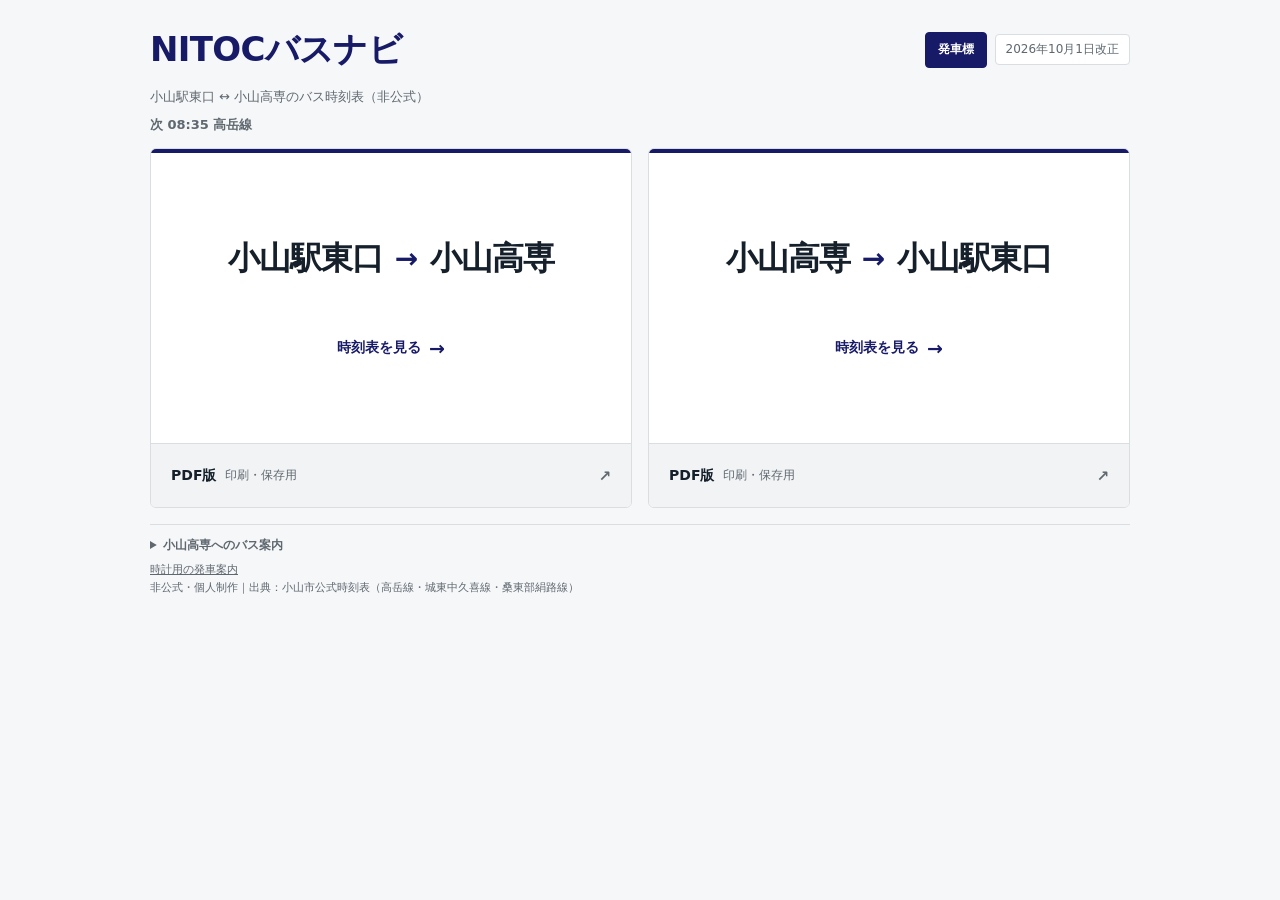
==== index.html @ 57837501 "feat: show one next-bus line under the intro" ====
<!doctype html>
<html lang="ja">
<head>
  <meta charset="utf-8">
  <meta name="viewport" content="width=device-width, initial-scale=1">
  <meta name="theme-color" content="#f6f7f9" media="(prefers-color-scheme: light)">
  <meta name="theme-color" content="#0f1115" media="(prefers-color-scheme: dark)">
  <meta name="description" content="【2026年10月1日改正】小山高専と小山駅東口を結ぶおーバスの時刻表。高岳線・城東中久喜線・桑東部絹路線の行き・帰りをまとめて確認。PDF版も掲載。">
  <link rel="icon" href="./assets/favicon.svg" type="image/svg+xml">
  <link rel="stylesheet" href="./assets/css/site.css">
  <title>小山高専のバス時刻表｜小山駅東口の行き・帰り｜NITOCバスナビ</title>
  <link rel="canonical" href="https://nitocbus.pages.dev/">
  <meta property="og:type" content="website">
  <meta property="og:locale" content="ja_JP">
  <meta property="og:site_name" content="NITOCバスナビ">
  <meta property="og:title" content="小山高専のバス時刻表｜小山駅東口の行き・帰り｜NITOCバスナビ">
  <meta property="og:description" content="【2026年10月1日改正】小山高専と小山駅東口を結ぶおーバスの時刻表。高岳線・城東中久喜線・桑東部絹路線の行き・帰りをまとめて確認。PDF版も掲載。">
  <meta property="og:url" content="https://nitocbus.pages.dev/">
  <script type="application/ld+json">
    {
      "@context": "https://schema.org",
      "@type": "WebSite",
      "url": "https://nitocbus.pages.dev/",
      "name": "NITOCバスナビ",
      "alternateName": "NITOCバスナビ",
      "inLanguage": "ja",
      "description": "小山高専と小山駅東口を結ぶおーバスの時刻表。高岳線・城東中久喜線・桑東部絹路線の行き・帰りとPDF版を掲載。"
    }
  </script>
  <link rel="stylesheet" href="./assets/css/migration-notice.css">
  <script defer src="./assets/js/migration-notice.js"></script>
  <script defer src="./assets/js/next-line.js"></script>
</head>
<body>
  <main class="landing">
    <header class="site-header">
      <h1 class="site-title"><a class="brand" href="./" aria-label="NITOCバスナビ トップ">NITOCバスナビ</a></h1>
      <div class="header-actions">
        <a class="departure-link" href="./departure/">発車標</a>
        <span class="revision-badge"><time datetime="2026-10-01">2026年10月1日改正</time></span>
      </div>
    </header>

    <p class="site-intro">小山駅東口 ↔ 小山高専のバス時刻表（非公式）</p>
    <p class="next-line" id="next-line" hidden></p>

    <nav class="direction-split" aria-label="時刻表の方向">
      <article class="direction-panel">
        <a class="direction-main" href="./obus_2026_kosen_s2k" aria-label="小山駅東口から小山高専の時刻表を見る">
          <span class="route-visual" aria-hidden="true">
            <span class="place">小山駅東口</span>
            <span class="route-arrow">→</span>
            <span class="place">小山高専</span>
          </span>
          <span class="direction-action">時刻表を見る <b aria-hidden="true">→</b></span>
        </a>
        <a class="pdf-link" href="./obus_2026_kosen_s2k.pdf" aria-label="小山駅東口から小山高専のPDF版">
          <span>PDF版</span>
          <small>印刷・保存用</small>
          <b aria-hidden="true">↗</b>
        </a>
      </article>

      <article class="direction-panel">
        <a class="direction-main" href="./obus_2026_kosen_k2s" aria-label="小山高専から小山駅東口の時刻表を見る">
          <span class="route-visual" aria-hidden="true">
            <span class="place">小山高専</span>
            <span class="route-arrow">→</span>
            <span class="place">小山駅東口</span>
          </span>
          <span class="direction-action">時刻表を見る <b aria-hidden="true">→</b></span>
        </a>
        <a class="pdf-link" href="./obus_2026_kosen_k2s.pdf" aria-label="小山高専から小山駅東口のPDF版">
          <span>PDF版</span>
          <small>印刷・保存用</small>
          <b aria-hidden="true">↗</b>
        </a>
      </article>
    </nav>

    <footer class="site-footer">
      <details class="access-guide">
        <summary>小山高専へのバス案内</summary>
        <p>小山工業高等専門学校（小山高専）と小山駅東口を結ぶ、小山市コミュニティバス「おーバス」の時刻表です。通学・来校時の行きと帰りを、3路線まとめて確認できます。</p>
        <p>高岳線は「小山高専入口」、城東中久喜線は「高専正門」を利用します。桑東部絹路線は便によって「高専正門」または「中久喜二丁目」を利用するため、時刻表の停留所表示をご確認ください。</p>
        <p>帰りの時刻表は、のりばまでの徒歩時間を差し引いた高専正門出発目安を表示します。運行日の条件は各時刻表に記載しています。</p>
        <p>路線全体の時刻・運賃・運行情報は、<a href="https://www.city.oyama.tochigi.jp/o-bus/rosen-jikoku/page001803.html">小山市公式の路線・時刻表</a>をご確認ください。</p>
      </details>
      <p><a href="./watch/">時計用の発車案内</a></p>
      <p>非公式・個人制作｜出典：小山市公式時刻表（高岳線・城東中久喜線・桑東部絹路線）</p>
    </footer>
  </main>
</body>
</html>
---- assets/css/site.css ----
:root{
  color-scheme:light;
  --navy:#171a67;
  --on-navy:#fff;
  --ink:#15202b;
  --muted:#5f6870;
  --line:#d9dee2;
  --page:#f6f7f9;
  --surface:#fff;
  --surface-soft:#f1f3f5;
  --red:#d81424;
  font-family:"Noto Sans JP","Hiragino Kaku Gothic ProN",Meiryo,system-ui,sans-serif;
}
@media (prefers-color-scheme:dark){
  :root{
    color-scheme:dark;
    --navy:#c7ccff;
    --on-navy:#12142b;
    --ink:#e5e7eb;
    --muted:#9ca3af;
    --line:#374151;
    --page:#0f1115;
    --surface:#1a1d24;
    --surface-soft:#252a33;
    --red:#f87171;
  }
}
*{box-sizing:border-box}
html{background:var(--page);color:var(--ink)}
body{margin:0;min-width:320px;min-height:100vh;background:var(--page)}
a{color:inherit}
.landing{display:flex;width:min(980px,calc(100% - 40px));margin:auto;padding:30px 0 24px;flex-direction:column}
.site-header{display:flex;align-items:center;justify-content:space-between;gap:16px;margin-bottom:18px}
.header-actions{display:flex;align-items:center;gap:8px}
.departure-link{display:inline-flex;align-items:center;min-height:36px;padding:6px 12px;border:1px solid var(--navy);border-radius:4px;background:var(--navy);color:var(--on-navy);font-size:12px;font-weight:800;text-decoration:none;white-space:nowrap}
.departure-link:hover{background:var(--surface);color:var(--navy)}
.site-title{margin:0;line-height:1.15}
.site-intro{margin:0 0 8px;color:var(--muted);font-size:13px;line-height:1.6}
.next-line{margin:0 0 14px;color:var(--muted);font-size:13px;line-height:1.4}
.next-line a{font-weight:750;text-decoration:none}
.next-line a:hover{color:var(--navy)}
.brand{color:var(--navy);font-size:clamp(24px,3.4vw,34px);font-weight:850;letter-spacing:-.02em;line-height:1.15;text-decoration:none}
.revision-badge{padding:6px 10px;border:1px solid var(--line);border-radius:4px;background:var(--surface);color:var(--muted);font-size:12px;white-space:nowrap}
.direction-split{display:grid;grid-template-columns:repeat(2,minmax(0,1fr));min-height:360px;gap:16px}
.direction-panel{display:grid;min-width:0;grid-template-rows:minmax(0,1fr) auto;border:1px solid var(--line);border-radius:6px;overflow:hidden;background:var(--surface)}
.direction-panel:hover{border-color:var(--navy)}
.direction-main{display:flex;min-width:0;padding:28px 24px;flex-direction:column;align-items:center;justify-content:space-evenly;text-align:center;text-decoration:none;background:var(--surface);border-top:4px solid var(--navy)}
.direction-main:hover{background:var(--surface-soft)}
.route-visual{display:flex;align-items:center;justify-content:center;gap:12px;min-width:0}
.place{font-size:clamp(23px,3vw,32px);font-weight:850;letter-spacing:-.03em;white-space:nowrap}
.route-arrow{flex:0 0 auto;color:var(--navy);font-size:28px;font-weight:750;line-height:1}
.direction-action{display:inline-flex;align-items:center;gap:8px;color:var(--navy);font-size:14px;font-weight:800}
.direction-action b{font-size:19px}
.pdf-link{display:grid;grid-template-columns:auto 1fr auto;align-items:center;gap:9px;min-height:64px;padding:14px 20px;border-top:1px solid var(--line);background:var(--surface-soft);text-decoration:none}
.pdf-link span{font-size:14px;font-weight:800}
.pdf-link small{color:var(--muted);font-size:12px}
.pdf-link b{color:var(--muted);font-size:15px}
.pdf-link:hover{background:var(--surface)}
.pdf-link:hover span{color:var(--red)}
.site-footer{margin-top:16px;padding-top:11px;border-top:1px solid var(--line);color:var(--muted);font-size:11px;line-height:1.6}
.site-footer p{margin:0}
.access-guide{margin-bottom:6px}
.access-guide summary{width:fit-content;cursor:pointer;font-size:12px;font-weight:700}
.access-guide[open] summary{margin-bottom:6px}
.access-guide[open] p{max-width:70em;margin:6px 0;font-size:12px;line-height:1.8}
a:focus-visible{outline:3px solid var(--navy);outline-offset:2px}

@media(max-width:700px){
  .landing{width:calc(100% - 24px);min-height:100svh;padding:18px 0 16px}
  .site-header{margin-bottom:14px}
  .site-intro{margin-bottom:6px;font-size:12px}
  .next-line{margin-bottom:10px;font-size:12px}
  .header-actions{gap:6px}
  .departure-link{min-height:40px;padding:6px 10px;font-size:12px}
  .brand{font-size:24px}
  .revision-badge{font-size:10px}
  .direction-split{flex:1 1 auto;grid-template-columns:1fr;grid-template-rows:repeat(2,minmax(0,1fr));min-height:0;gap:12px}
  .direction-main{padding:12px 10px}
  .route-visual{gap:8px}
  .place{font-size:clamp(24px,7vw,31px)}
  .route-arrow{font-size:26px}
  .direction-action{font-size:14px}
  .direction-action b{font-size:18px}
  .pdf-link{min-height:78px;padding:16px 20px}
  .pdf-link span{font-size:16px}
  .pdf-link small{font-size:12px}
  .pdf-link b{font-size:18px}
  .site-footer{margin-top:12px;padding-top:9px;font-size:10px}
}
@media(max-width:420px){
  .landing{width:calc(100% - 20px)}
  .brand{font-size:22px}
  .route-visual{gap:6px}
  .place{font-size:24px}
  .route-arrow{font-size:24px}
}
@media(prefers-reduced-motion:reduce){
  *{scroll-behavior:auto!important;transition:none!important}
}
---- assets/css/migration-notice.css ----
/* Notice shown only after the legacy pages.dev 301 redirect. */
.migration-dialog {
  box-sizing: border-box;
  width: min(420px, calc(100vw - 24px));
  max-width: calc(100vw - 24px);
  max-height: calc(100dvh - 24px);
  margin: auto;
  overflow-y: auto;
  padding: 22px;
  border: 1px solid #d8deeb;
  border-radius: 16px;
  background: #fff;
  color: #1f2937;
  box-shadow: 0 16px 52px rgb(0 0 0 / 24%);
  font: 400 14px/1.7 system-ui, -apple-system, "Hiragino Kaku Gothic ProN", "Noto Sans JP", sans-serif;
  text-align: left;
}

.migration-dialog::backdrop {
  background: rgb(10 18 35 / 56%);
}

.migration-dialog h2 {
  margin: 0 0 12px;
  color: #182553;
  font-size: 19px;
  font-weight: 700;
  line-height: 1.4;
}

.migration-dialog p {
  margin: 0 0 12px;
}

.migration-dialog__address {
  overflow-wrap: anywhere;
  padding: 9px 12px;
  border-radius: 8px;
  background: #f1f4f9;
  color: #182553;
  font-weight: 700;
}

.migration-dialog__close {
  display: block;
  min-height: 42px;
  margin: 16px 0 0 auto;
  padding: 9px 22px;
  border: 0;
  border-radius: 8px;
  background: #182c75;
  color: #fff;
  font: inherit;
  font-weight: 700;
  cursor: pointer;
}

.migration-dialog__close:focus-visible {
  outline: 3px solid #ffbd3b;
  outline-offset: 3px;
}

@media (max-width: 280px) {
  .migration-dialog {
    padding: 12px;
    border-radius: 12px;
    font-size: 12px;
    line-height: 1.5;
  }

  .migration-dialog h2 {
    font-size: 15px;
  }

  .migration-dialog__close {
    width: 100%;
    margin-top: 8px;
    padding: 7px;
  }
}
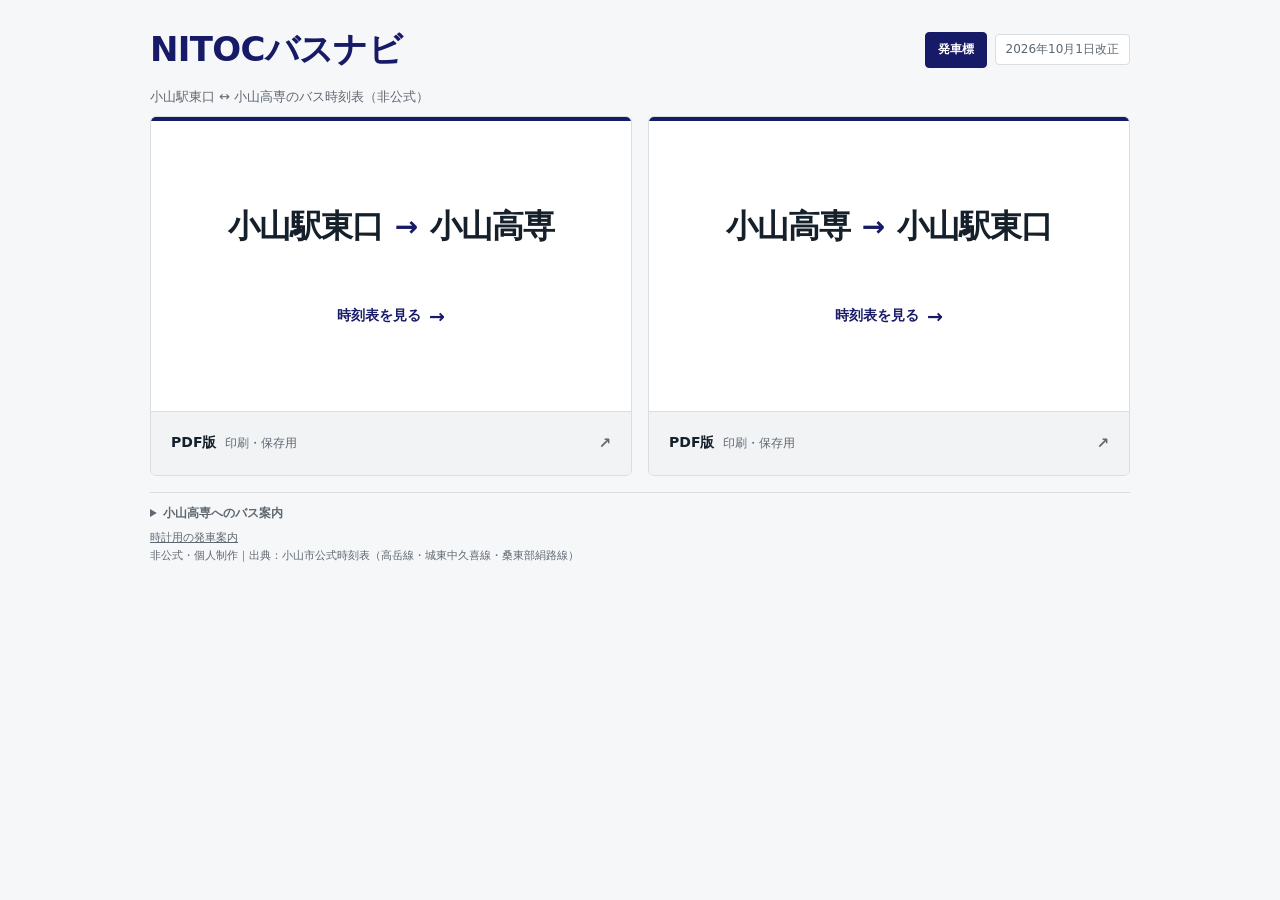
==== commit 2de93d1d: "revert: drop the next-bus line from the landing page" ====
--- a/index.html
+++ b/index.html
@@ -29,7 +29,6 @@
   </script>
   <link rel="stylesheet" href="./assets/css/migration-notice.css">
   <script defer src="./assets/js/migration-notice.js"></script>
-  <script defer src="./assets/js/next-line.js"></script>
 </head>
 <body>
   <main class="landing">
@@ -42,7 +41,6 @@
     </header>
 
     <p class="site-intro">小山駅東口 ↔ 小山高専のバス時刻表（非公式）</p>
-    <p class="next-line" id="next-line" hidden></p>
 
     <nav class="direction-split" aria-label="時刻表の方向">
       <article class="direction-panel">
--- a/assets/css/site.css
+++ b/assets/css/site.css
@@ -5,6 +5,7 @@
   --ink:#15202b;
   --muted:#5f6870;
   --line:#d9dee2;
+  --line-strong:#b9c2ca;
   --page:#f6f7f9;
   --surface:#fff;
   --surface-soft:#f1f3f5;
@@ -15,10 +16,11 @@
   :root{
     color-scheme:dark;
     --navy:#c7ccff;
-    --on-navy:#12142b;
+    --on-navy:#e8eaf6;
     --ink:#e5e7eb;
     --muted:#9ca3af;
     --line:#374151;
+    --line-strong:#4b5563;
     --page:#0f1115;
     --surface:#1a1d24;
     --surface-soft:#252a33;
@@ -34,6 +36,10 @@
 .header-actions{display:flex;align-items:center;gap:8px}
 .departure-link{display:inline-flex;align-items:center;min-height:36px;padding:6px 12px;border:1px solid var(--navy);border-radius:4px;background:var(--navy);color:var(--on-navy);font-size:12px;font-weight:800;text-decoration:none;white-space:nowrap}
 .departure-link:hover{background:var(--surface);color:var(--navy)}
+@media (prefers-color-scheme:dark){
+  .departure-link{background:var(--surface);color:var(--ink);border-color:var(--line-strong)}
+  .departure-link:hover{background:var(--surface-soft);color:var(--navy);border-color:var(--navy)}
+}
 .site-title{margin:0;line-height:1.15}
 .site-intro{margin:0 0 8px;color:var(--muted);font-size:13px;line-height:1.6}
 .next-line{margin:0 0 14px;color:var(--muted);font-size:13px;line-height:1.4}
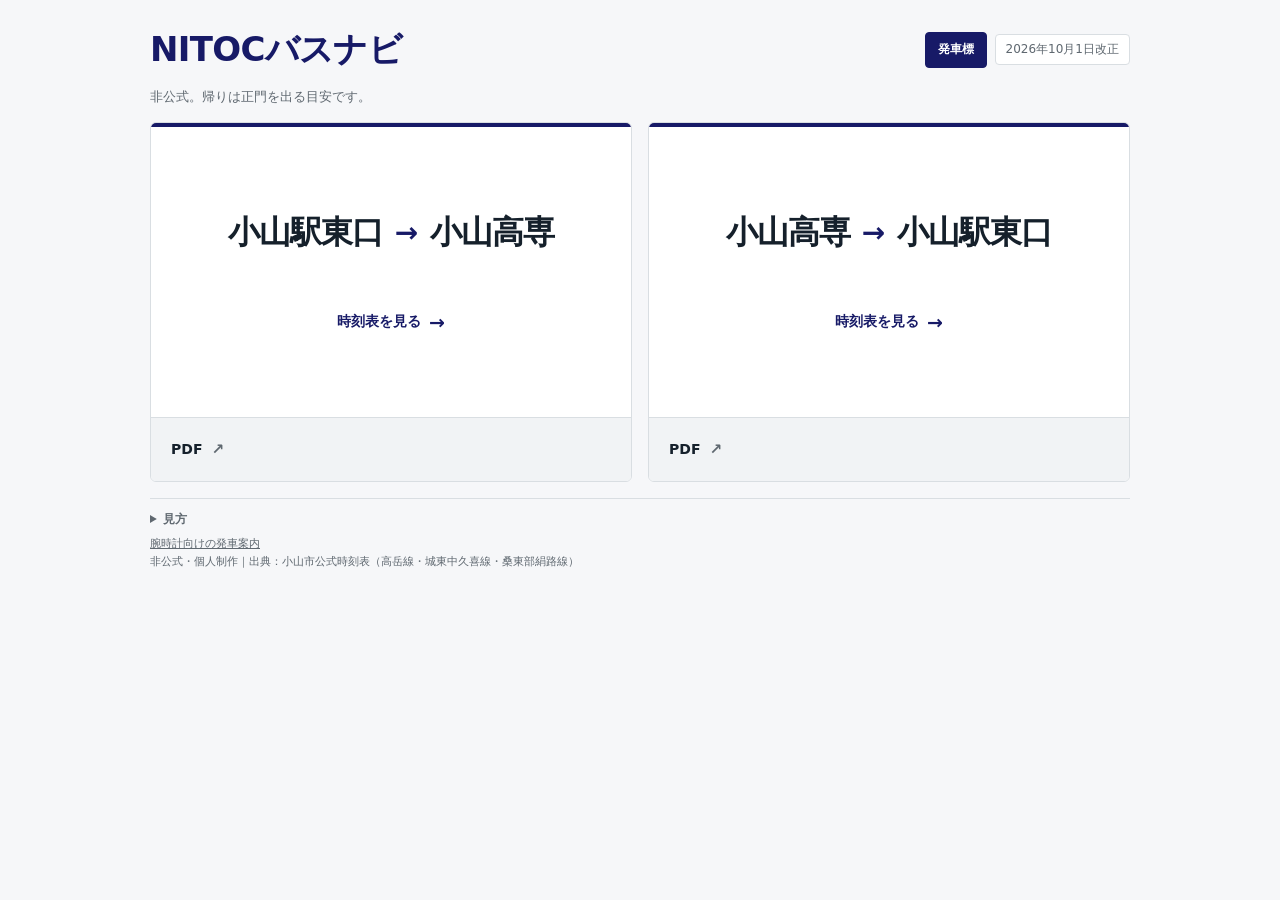
==== commit 64aad78d: "copy: shorten the landing page wording" ====
--- a/index.html
+++ b/index.html
@@ -5,7 +5,7 @@
   <meta name="viewport" content="width=device-width, initial-scale=1">
   <meta name="theme-color" content="#f6f7f9" media="(prefers-color-scheme: light)">
   <meta name="theme-color" content="#0f1115" media="(prefers-color-scheme: dark)">
-  <meta name="description" content="【2026年10月1日改正】小山高専と小山駅東口を結ぶおーバスの時刻表。高岳線・城東中久喜線・桑東部絹路線の行き・帰りをまとめて確認。PDF版も掲載。">
+  <meta name="description" content="【2026年10月1日改正】小山高専と小山駅東口を結ぶおーバスの時刻表。高岳線・城東中久喜線・桑東部絹路線の行きと帰り。PDFもあります。">
   <link rel="icon" href="./assets/favicon.svg" type="image/svg+xml">
   <link rel="stylesheet" href="./assets/css/site.css">
   <title>小山高専のバス時刻表｜小山駅東口の行き・帰り｜NITOCバスナビ</title>
@@ -14,7 +14,7 @@
   <meta property="og:locale" content="ja_JP">
   <meta property="og:site_name" content="NITOCバスナビ">
   <meta property="og:title" content="小山高専のバス時刻表｜小山駅東口の行き・帰り｜NITOCバスナビ">
-  <meta property="og:description" content="【2026年10月1日改正】小山高専と小山駅東口を結ぶおーバスの時刻表。高岳線・城東中久喜線・桑東部絹路線の行き・帰りをまとめて確認。PDF版も掲載。">
+  <meta property="og:description" content="【2026年10月1日改正】小山高専と小山駅東口を結ぶおーバスの時刻表。高岳線・城東中久喜線・桑東部絹路線の行きと帰り。PDFもあります。">
   <meta property="og:url" content="https://nitocbus.pages.dev/">
   <script type="application/ld+json">
     {
@@ -24,7 +24,7 @@
       "name": "NITOCバスナビ",
       "alternateName": "NITOCバスナビ",
       "inLanguage": "ja",
-      "description": "小山高専と小山駅東口を結ぶおーバスの時刻表。高岳線・城東中久喜線・桑東部絹路線の行き・帰りとPDF版を掲載。"
+      "description": "小山高専と小山駅東口を結ぶおーバスの時刻表。高岳線・城東中久喜線・桑東部絹路線の行きと帰りとPDF。"
     }
   </script>
   <link rel="stylesheet" href="./assets/css/migration-notice.css">
@@ -40,7 +40,7 @@
       </div>
     </header>
 
-    <p class="site-intro">小山駅東口 ↔ 小山高専のバス時刻表（非公式）</p>
+    <p class="site-intro">非公式。帰りは正門を出る目安です。</p>
 
     <nav class="direction-split" aria-label="時刻表の方向">
       <article class="direction-panel">
@@ -52,9 +52,8 @@
           </span>
           <span class="direction-action">時刻表を見る <b aria-hidden="true">→</b></span>
         </a>
-        <a class="pdf-link" href="./obus_2026_kosen_s2k.pdf" aria-label="小山駅東口から小山高専のPDF版">
-          <span>PDF版</span>
-          <small>印刷・保存用</small>
+        <a class="pdf-link" href="./obus_2026_kosen_s2k.pdf" aria-label="小山駅東口から小山高専のPDF">
+          <span>PDF</span>
           <b aria-hidden="true">↗</b>
         </a>
       </article>
@@ -68,9 +67,8 @@
           </span>
           <span class="direction-action">時刻表を見る <b aria-hidden="true">→</b></span>
         </a>
-        <a class="pdf-link" href="./obus_2026_kosen_k2s.pdf" aria-label="小山高専から小山駅東口のPDF版">
-          <span>PDF版</span>
-          <small>印刷・保存用</small>
+        <a class="pdf-link" href="./obus_2026_kosen_k2s.pdf" aria-label="小山高専から小山駅東口のPDF">
+          <span>PDF</span>
           <b aria-hidden="true">↗</b>
         </a>
       </article>
@@ -78,13 +76,12 @@
 
     <footer class="site-footer">
       <details class="access-guide">
-        <summary>小山高専へのバス案内</summary>
-        <p>小山工業高等専門学校（小山高専）と小山駅東口を結ぶ、小山市コミュニティバス「おーバス」の時刻表です。通学・来校時の行きと帰りを、3路線まとめて確認できます。</p>
-        <p>高岳線は「小山高専入口」、城東中久喜線は「高専正門」を利用します。桑東部絹路線は便によって「高専正門」または「中久喜二丁目」を利用するため、時刻表の停留所表示をご確認ください。</p>
-        <p>帰りの時刻表は、のりばまでの徒歩時間を差し引いた高専正門出発目安を表示します。運行日の条件は各時刻表に記載しています。</p>
-        <p>路線全体の時刻・運賃・運行情報は、<a href="https://www.city.oyama.tochigi.jp/o-bus/rosen-jikoku/page001803.html">小山市公式の路線・時刻表</a>をご確認ください。</p>
+        <summary>見方</summary>
+        <p>小山高専と小山駅東口の、おーバス時刻表です。高岳線、城東中久喜線、桑東部絹路線の行きと帰りだけを載せています。</p>
+        <p>高岳線の高専側は小山高専入口、城東中久喜線は高専正門です。桑東部絹路線は便によって高専正門か中久喜二丁目です。</p>
+        <p>帰りは、のりばまでの徒歩を引いた正門出発の目安です。運賃と全線の時刻は、<a href="https://www.city.oyama.tochigi.jp/o-bus/rosen-jikoku/page001803.html">小山市の公式時刻表</a>を見てください。</p>
       </details>
-      <p><a href="./watch/">時計用の発車案内</a></p>
+      <p><a href="./watch/">腕時計向けの発車案内</a></p>
       <p>非公式・個人制作｜出典：小山市公式時刻表（高岳線・城東中久喜線・桑東部絹路線）</p>
     </footer>
   </main>
--- a/assets/css/site.css
+++ b/assets/css/site.css
@@ -41,10 +41,7 @@
   .departure-link:hover{background:var(--surface-soft);color:var(--navy);border-color:var(--navy)}
 }
 .site-title{margin:0;line-height:1.15}
-.site-intro{margin:0 0 8px;color:var(--muted);font-size:13px;line-height:1.6}
-.next-line{margin:0 0 14px;color:var(--muted);font-size:13px;line-height:1.4}
-.next-line a{font-weight:750;text-decoration:none}
-.next-line a:hover{color:var(--navy)}
+.site-intro{margin:0 0 14px;color:var(--muted);font-size:13px;line-height:1.6}
 .brand{color:var(--navy);font-size:clamp(24px,3.4vw,34px);font-weight:850;letter-spacing:-.02em;line-height:1.15;text-decoration:none}
 .revision-badge{padding:6px 10px;border:1px solid var(--line);border-radius:4px;background:var(--surface);color:var(--muted);font-size:12px;white-space:nowrap}
 .direction-split{display:grid;grid-template-columns:repeat(2,minmax(0,1fr));min-height:360px;gap:16px}
@@ -74,8 +71,7 @@
 @media(max-width:700px){
   .landing{width:calc(100% - 24px);min-height:100svh;padding:18px 0 16px}
   .site-header{margin-bottom:14px}
-  .site-intro{margin-bottom:6px;font-size:12px}
-  .next-line{margin-bottom:10px;font-size:12px}
+  .site-intro{margin-bottom:10px;font-size:12px}
   .header-actions{gap:6px}
   .departure-link{min-height:40px;padding:6px 10px;font-size:12px}
   .brand{font-size:24px}
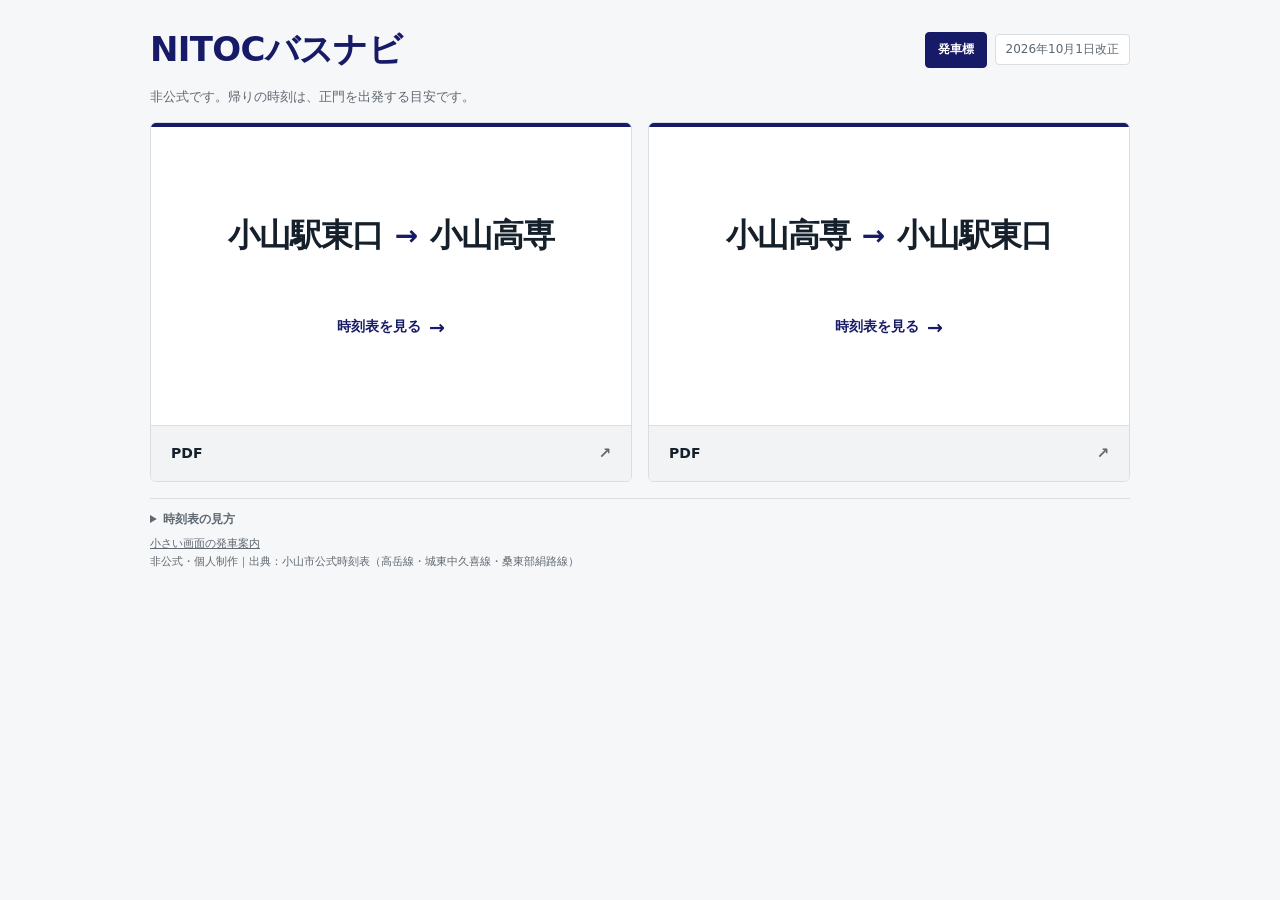
==== commit ca21f528: "copy: rewrite the Japanese into normal sentences" ====
--- a/index.html
+++ b/index.html
@@ -5,7 +5,7 @@
   <meta name="viewport" content="width=device-width, initial-scale=1">
   <meta name="theme-color" content="#f6f7f9" media="(prefers-color-scheme: light)">
   <meta name="theme-color" content="#0f1115" media="(prefers-color-scheme: dark)">
-  <meta name="description" content="【2026年10月1日改正】小山高専と小山駅東口を結ぶおーバスの時刻表。高岳線・城東中久喜線・桑東部絹路線の行きと帰り。PDFもあります。">
+  <meta name="description" content="【2026年10月1日改正】小山高専と小山駅東口を結ぶおーバスの時刻表。高岳線・城東中久喜線・桑東部絹路線の行きと帰りです。PDFもあります。">
   <link rel="icon" href="./assets/favicon.svg" type="image/svg+xml">
   <link rel="stylesheet" href="./assets/css/site.css">
   <title>小山高専のバス時刻表｜小山駅東口の行き・帰り｜NITOCバスナビ</title>
@@ -14,7 +14,7 @@
   <meta property="og:locale" content="ja_JP">
   <meta property="og:site_name" content="NITOCバスナビ">
   <meta property="og:title" content="小山高専のバス時刻表｜小山駅東口の行き・帰り｜NITOCバスナビ">
-  <meta property="og:description" content="【2026年10月1日改正】小山高専と小山駅東口を結ぶおーバスの時刻表。高岳線・城東中久喜線・桑東部絹路線の行きと帰り。PDFもあります。">
+  <meta property="og:description" content="【2026年10月1日改正】小山高専と小山駅東口を結ぶおーバスの時刻表。高岳線・城東中久喜線・桑東部絹路線の行きと帰りです。PDFもあります。">
   <meta property="og:url" content="https://nitocbus.pages.dev/">
   <script type="application/ld+json">
     {
@@ -40,7 +40,7 @@
       </div>
     </header>
 
-    <p class="site-intro">非公式。帰りは正門を出る目安です。</p>
+    <p class="site-intro">非公式です。帰りの時刻は、正門を出発する目安です。</p>
 
     <nav class="direction-split" aria-label="時刻表の方向">
       <article class="direction-panel">
@@ -76,12 +76,12 @@
 
     <footer class="site-footer">
       <details class="access-guide">
-        <summary>見方</summary>
-        <p>小山高専と小山駅東口の、おーバス時刻表です。高岳線、城東中久喜線、桑東部絹路線の行きと帰りだけを載せています。</p>
-        <p>高岳線の高専側は小山高専入口、城東中久喜線は高専正門です。桑東部絹路線は便によって高専正門か中久喜二丁目です。</p>
-        <p>帰りは、のりばまでの徒歩を引いた正門出発の目安です。運賃と全線の時刻は、<a href="https://www.city.oyama.tochigi.jp/o-bus/rosen-jikoku/page001803.html">小山市の公式時刻表</a>を見てください。</p>
+        <summary>時刻表の見方</summary>
+        <p>小山高専と小山駅東口を結ぶ、おーバスの時刻表です。高岳線、城東中久喜線、桑東部絹路線の行きと帰りを載せています。</p>
+        <p>高岳線は小山高専入口、城東中久喜線は高専正門が最寄りです。桑東部絹路線は、便によって高専正門か中久喜二丁目です。</p>
+        <p>帰りは、停留所までの徒歩時間を差し引いた、正門出発の目安です。運賃と路線全体の時刻は、<a href="https://www.city.oyama.tochigi.jp/o-bus/rosen-jikoku/page001803.html">小山市の公式時刻表</a>で確認できます。</p>
       </details>
-      <p><a href="./watch/">腕時計向けの発車案内</a></p>
+      <p><a href="./watch/">小さい画面の発車案内</a></p>
       <p>非公式・個人制作｜出典：小山市公式時刻表（高岳線・城東中久喜線・桑東部絹路線）</p>
     </footer>
   </main>
--- a/assets/css/site.css
+++ b/assets/css/site.css
@@ -54,10 +54,9 @@
 .route-arrow{flex:0 0 auto;color:var(--navy);font-size:28px;font-weight:750;line-height:1}
 .direction-action{display:inline-flex;align-items:center;gap:8px;color:var(--navy);font-size:14px;font-weight:800}
 .direction-action b{font-size:19px}
-.pdf-link{display:grid;grid-template-columns:auto 1fr auto;align-items:center;gap:9px;min-height:64px;padding:14px 20px;border-top:1px solid var(--line);background:var(--surface-soft);text-decoration:none}
+.pdf-link{display:flex;align-items:center;justify-content:space-between;gap:12px;min-height:56px;padding:14px 20px;border-top:1px solid var(--line);background:var(--surface-soft);text-decoration:none}
 .pdf-link span{font-size:14px;font-weight:800}
-.pdf-link small{color:var(--muted);font-size:12px}
-.pdf-link b{color:var(--muted);font-size:15px}
+.pdf-link b{color:var(--muted);font-size:15px;margin-left:auto}
 .pdf-link:hover{background:var(--surface)}
 .pdf-link:hover span{color:var(--red)}
 .site-footer{margin-top:16px;padding-top:11px;border-top:1px solid var(--line);color:var(--muted);font-size:11px;line-height:1.6}
@@ -83,9 +82,8 @@
   .route-arrow{font-size:26px}
   .direction-action{font-size:14px}
   .direction-action b{font-size:18px}
-  .pdf-link{min-height:78px;padding:16px 20px}
+  .pdf-link{min-height:64px;padding:16px 20px}
   .pdf-link span{font-size:16px}
-  .pdf-link small{font-size:12px}
   .pdf-link b{font-size:18px}
   .site-footer{margin-top:12px;padding-top:9px;font-size:10px}
 }
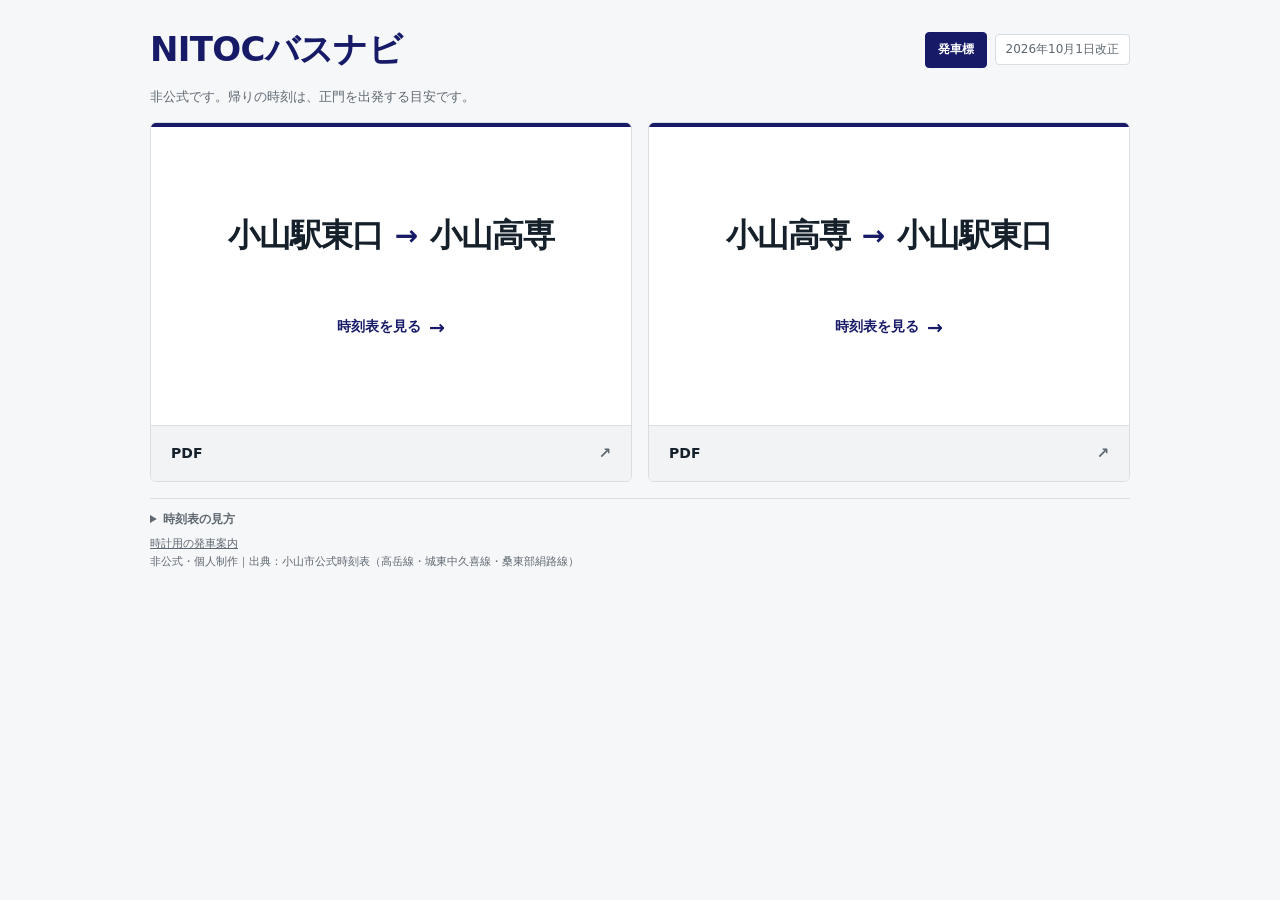
==== commit f904c438: "copy: restore the watch page name" ====
--- a/index.html
+++ b/index.html
@@ -81,7 +81,7 @@
         <p>高岳線は小山高専入口、城東中久喜線は高専正門が最寄りです。桑東部絹路線は、便によって高専正門か中久喜二丁目です。</p>
         <p>帰りは、停留所までの徒歩時間を差し引いた、正門出発の目安です。運賃と路線全体の時刻は、<a href="https://www.city.oyama.tochigi.jp/o-bus/rosen-jikoku/page001803.html">小山市の公式時刻表</a>で確認できます。</p>
       </details>
-      <p><a href="./watch/">小さい画面の発車案内</a></p>
+      <p><a href="./watch/">時計用の発車案内</a></p>
       <p>非公式・個人制作｜出典：小山市公式時刻表（高岳線・城東中久喜線・桑東部絹路線）</p>
     </footer>
   </main>
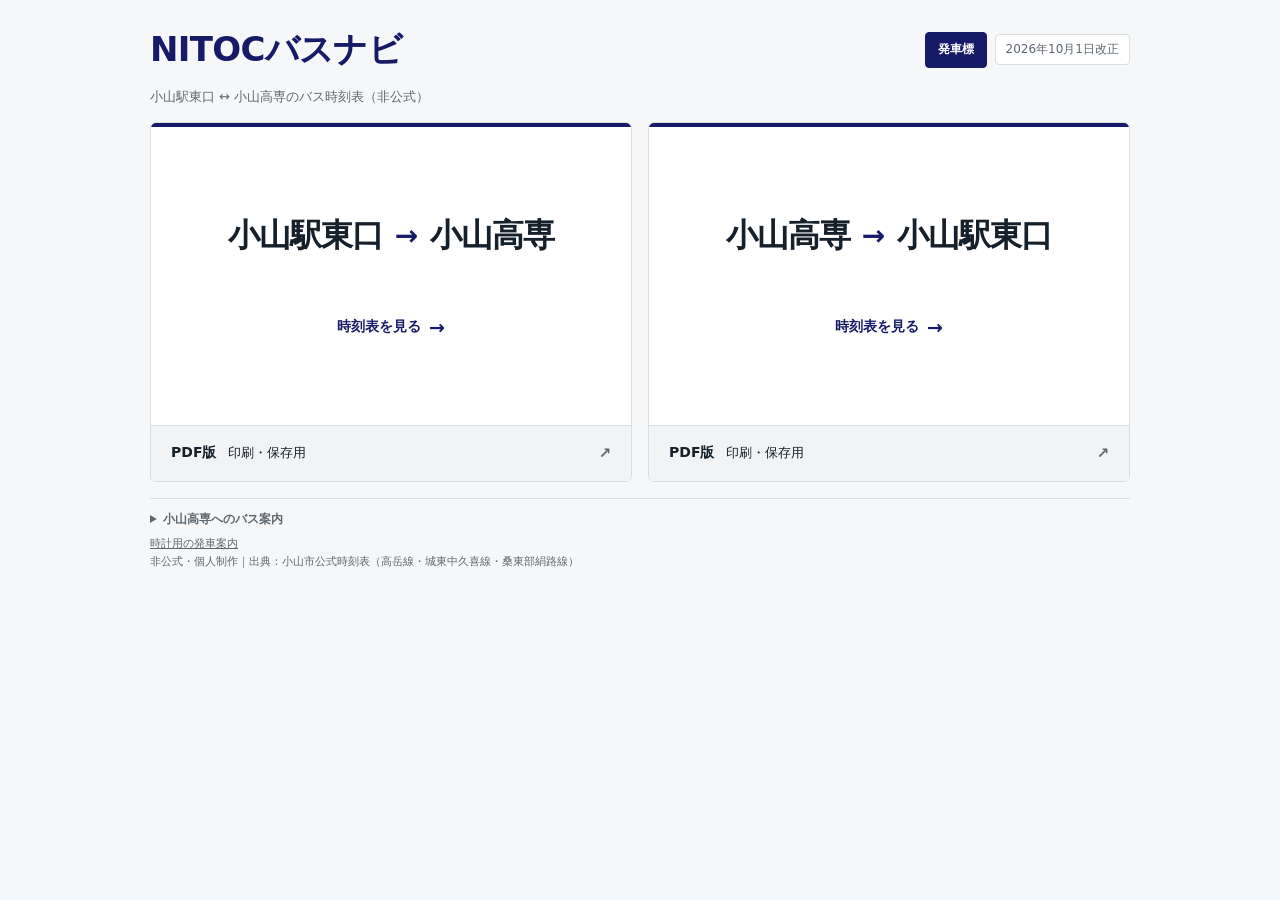
==== commit 67d607fe: "feat: add installable PWA and offline timetable fallback" ====
--- a/index.html
+++ b/index.html
@@ -3,9 +3,12 @@
 <head>
   <meta charset="utf-8">
   <meta name="viewport" content="width=device-width, initial-scale=1">
-  <meta name="theme-color" content="#f6f7f9" media="(prefers-color-scheme: light)">
-  <meta name="theme-color" content="#0f1115" media="(prefers-color-scheme: dark)">
-  <meta name="description" content="【2026年10月1日改正】小山高専と小山駅東口を結ぶおーバスの時刻表。高岳線・城東中久喜線・桑東部絹路線の行きと帰りです。PDFもあります。">
+  <meta name="theme-color" content="#ffffff">
+  <link rel="manifest" href="/manifest.webmanifest">
+  <link rel="apple-touch-icon" href="/assets/icons/icon-180.png">
+  <link rel="stylesheet" href="/assets/css/pwa.css?v=20261126-pwa">
+  <script defer src="/assets/js/pwa.js?v=20261126-pwa"></script>
+  <meta name="description" content="【2026年10月1日改正】小山高専と小山駅東口を結ぶおーバスの時刻表。高岳線・城東中久喜線・桑東部絹路線の行き・帰りをまとめて確認。PDF版も掲載。">
   <link rel="icon" href="./assets/favicon.svg" type="image/svg+xml">
   <link rel="stylesheet" href="./assets/css/site.css">
   <title>小山高専のバス時刻表｜小山駅東口の行き・帰り｜NITOCバスナビ</title>
@@ -14,7 +17,7 @@
   <meta property="og:locale" content="ja_JP">
   <meta property="og:site_name" content="NITOCバスナビ">
   <meta property="og:title" content="小山高専のバス時刻表｜小山駅東口の行き・帰り｜NITOCバスナビ">
-  <meta property="og:description" content="【2026年10月1日改正】小山高専と小山駅東口を結ぶおーバスの時刻表。高岳線・城東中久喜線・桑東部絹路線の行きと帰りです。PDFもあります。">
+  <meta property="og:description" content="【2026年10月1日改正】小山高専と小山駅東口を結ぶおーバスの時刻表。高岳線・城東中久喜線・桑東部絹路線の行き・帰りをまとめて確認。PDF版も掲載。">
   <meta property="og:url" content="https://nitocbus.pages.dev/">
   <script type="application/ld+json">
     {
@@ -24,7 +27,7 @@
       "name": "NITOCバスナビ",
       "alternateName": "NITOCバスナビ",
       "inLanguage": "ja",
-      "description": "小山高専と小山駅東口を結ぶおーバスの時刻表。高岳線・城東中久喜線・桑東部絹路線の行きと帰りとPDF。"
+      "description": "小山高専と小山駅東口を結ぶおーバスの時刻表。高岳線・城東中久喜線・桑東部絹路線の行き・帰りとPDF版を掲載。"
     }
   </script>
   <link rel="stylesheet" href="./assets/css/migration-notice.css">
@@ -40,7 +43,7 @@
       </div>
     </header>
 
-    <p class="site-intro">非公式です。帰りの時刻は、正門を出発する目安です。</p>
+    <p class="site-intro">小山駅東口 ↔ 小山高専のバス時刻表（非公式）</p>
 
     <nav class="direction-split" aria-label="時刻表の方向">
       <article class="direction-panel">
@@ -52,8 +55,9 @@
           </span>
           <span class="direction-action">時刻表を見る <b aria-hidden="true">→</b></span>
         </a>
-        <a class="pdf-link" href="./obus_2026_kosen_s2k.pdf" aria-label="小山駅東口から小山高専のPDF">
-          <span>PDF</span>
+        <a class="pdf-link" href="./obus_2026_kosen_s2k.pdf" aria-label="小山駅東口から小山高専のPDF版">
+          <span>PDF版</span>
+          <small>印刷・保存用</small>
           <b aria-hidden="true">↗</b>
         </a>
       </article>
@@ -67,8 +71,9 @@
           </span>
           <span class="direction-action">時刻表を見る <b aria-hidden="true">→</b></span>
         </a>
-        <a class="pdf-link" href="./obus_2026_kosen_k2s.pdf" aria-label="小山高専から小山駅東口のPDF">
-          <span>PDF</span>
+        <a class="pdf-link" href="./obus_2026_kosen_k2s.pdf" aria-label="小山高専から小山駅東口のPDF版">
+          <span>PDF版</span>
+          <small>印刷・保存用</small>
           <b aria-hidden="true">↗</b>
         </a>
       </article>
@@ -76,14 +81,17 @@
 
     <footer class="site-footer">
       <details class="access-guide">
-        <summary>時刻表の見方</summary>
-        <p>小山高専と小山駅東口を結ぶ、おーバスの時刻表です。高岳線、城東中久喜線、桑東部絹路線の行きと帰りを載せています。</p>
-        <p>高岳線は小山高専入口、城東中久喜線は高専正門が最寄りです。桑東部絹路線は、便によって高専正門か中久喜二丁目です。</p>
-        <p>帰りは、停留所までの徒歩時間を差し引いた、正門出発の目安です。運賃と路線全体の時刻は、<a href="https://www.city.oyama.tochigi.jp/o-bus/rosen-jikoku/page001803.html">小山市の公式時刻表</a>で確認できます。</p>
+        <summary>小山高専へのバス案内</summary>
+        <p>小山工業高等専門学校（小山高専）と小山駅東口を結ぶ、小山市コミュニティバス「おーバス」の時刻表です。通学・来校時の行きと帰りを、3路線まとめて確認できます。</p>
+        <p>高岳線は「小山高専入口」、城東中久喜線は「高専正門」を利用します。桑東部絹路線は便によって「高専正門」または「中久喜二丁目」を利用するため、時刻表の停留所表示をご確認ください。</p>
+        <p>帰りの時刻表は、のりばまでの徒歩時間を差し引いた高専正門出発目安を表示します。運行日の条件は各時刻表に記載しています。</p>
+        <p>路線全体の時刻・運賃・運行情報は、<a href="https://www.city.oyama.tochigi.jp/o-bus/rosen-jikoku/page001803.html">小山市公式の路線・時刻表</a>をご確認ください。</p>
       </details>
       <p><a href="./watch/">時計用の発車案内</a></p>
+      <p><button id="pwa-install" type="button" hidden>アプリをインストール</button></p>
       <p>非公式・個人制作｜出典：小山市公式時刻表（高岳線・城東中久喜線・桑東部絹路線）</p>
     </footer>
   </main>
 </body>
 </html>
+
--- a/assets/css/pwa.css
+++ b/assets/css/pwa.css
@@ -0,0 +1,6 @@
+#pwa-install[hidden]{display:none}
+#pwa-install{font:inherit;font-size:12px;font-weight:700;color:#171a67;background:#fff;border:1px solid #171a67;border-radius:4px;padding:6px 10px;cursor:pointer;margin:6px 0}
+#pwa-install:focus-visible{outline:2px solid #171a67;outline-offset:2px}
+.pwa-cache-notice{box-sizing:border-box;grid-column:1/-1;margin:0 0 8px;padding:6px 10px;background:#fff3cd;color:#624300;font:600 12px/1.4 system-ui,sans-serif;text-align:center}
+.pwa-cache-notice[hidden]{display:none}
+.board-topbar .pwa-cache-notice{margin:0}
